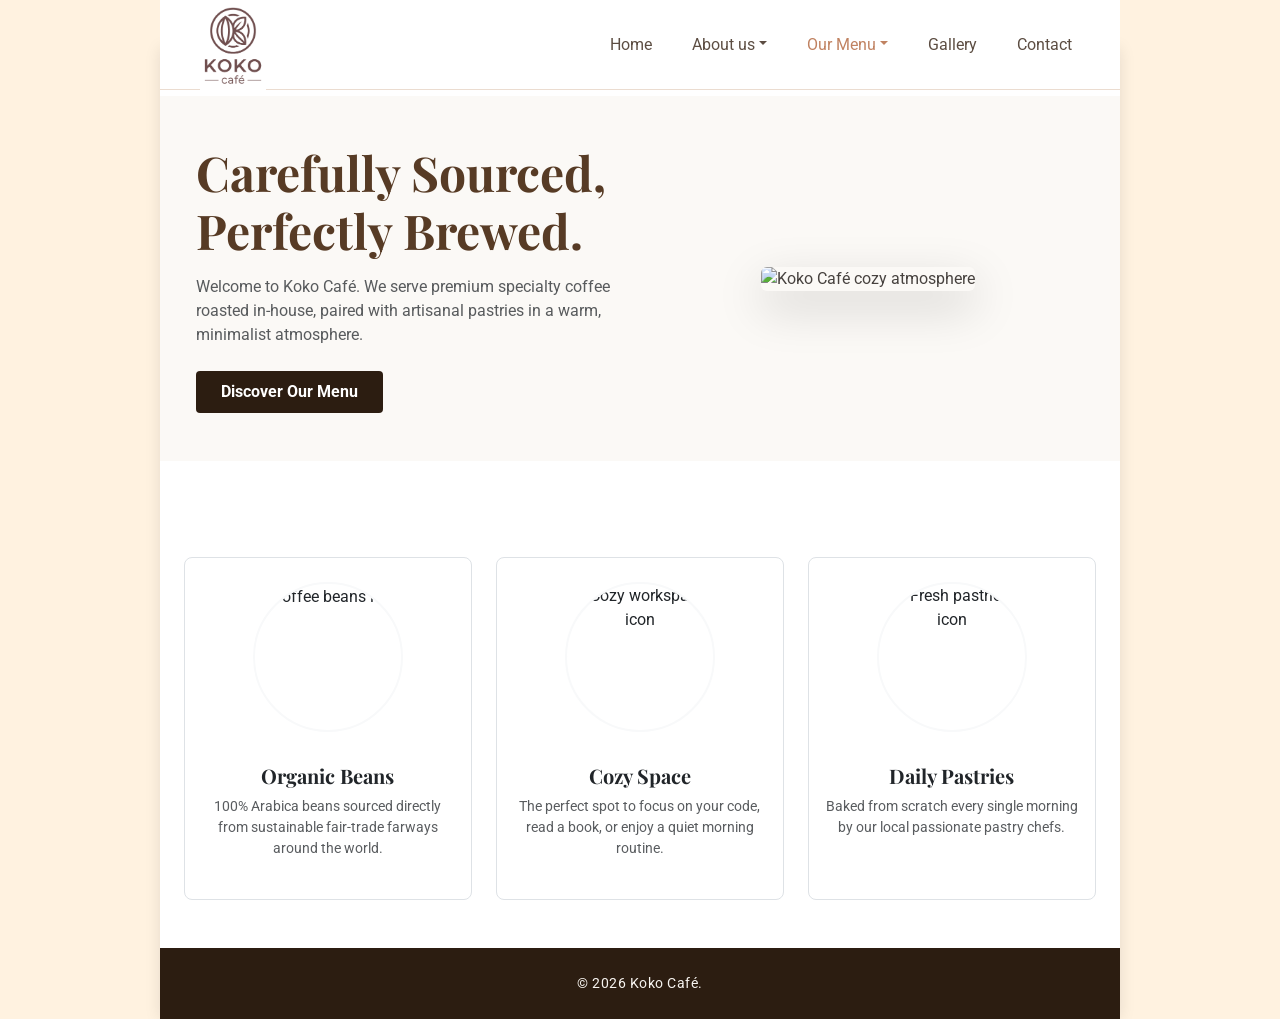
==== index.html @ 33569d5b "Réorganisation propre et push final" ====
<!doctype html>
<html lang="en">
  <head>
    <meta charset="UTF-8" />
    <meta name="viewport" content="width=device-width, initial-scale=1.0" />
    <title>Koko Café | Home</title>
    <link rel="preconnect" href="https://fonts.googleapis.com" />
    <link rel="preconnect" href="https://fonts.gstatic.com" crossorigin />
    <link
      href="https://fonts.googleapis.com/css2?family=Playfair+Display:ital,wght@0,400..900;1,400..900&family=Roboto:wght@300;400;700&display=swap"
      rel="stylesheet"
    />
    <link
      href="https://cdn.jsdelivr.net/npm/bootstrap@5.2.3/dist/css/bootstrap.min.css"
      rel="stylesheet"
    />
    <link rel="stylesheet" href="css/style.css" />

    <script src="https://ajax.googleapis.com/ajax/libs/jquery/1.12.4/jquery.min.js"></script>
    <script src="https://cdn.jsdelivr.net/npm/bootstrap@5.2.3/dist/js/bootstrap.bundle.min.js"></script>
  </head>
  <body>
    <div class="site-container">
      <nav class="navbar navbar-expand-lg py-0 main-header fixed-top">
        <div class="container-fluid px-0">
          <a class="navbar-brand" href="index.html">
            <img
              src="images/koko_cafe_logo.png"
              alt="Koko Café Logo"
              class="logo-img"
            />
          </a>

          <button
            class="navbar-toggler"
            type="button"
            data-bs-toggle="collapse"
            data-bs-target="#navbarNavDropdown"
          >
            <span class="navbar-toggler-icon"></span>
          </button>

          <div class="collapse navbar-collapse" id="navbarNavDropdown">
            <ul class="navbar-nav ms-auto gap-4">
              <li class="nav-item">
                <a class="nav-link" href="index.html">Home</a>
              </li>
              <li class="nav-item dropdown">
                <a
                  class="nav-link dropdown-toggle"
                  href="#"
                  id="aboutDropdown"
                  role="button"
                  data-bs-toggle="dropdown"
                  >About us</a
                >
                <ul class="dropdown-menu">
                  <li>
                    <a class="dropdown-item" href="about.html">Overview</a>
                  </li>
                  <li><hr class="dropdown-divider" /></li>
                  <li>
                    <a class="dropdown-item" href="about.html#staff"
                      >Our Staff</a
                    >
                  </li>
                </ul>
              </li>
              <li class="nav-item dropdown">
                <a
                  class="nav-link dropdown-toggle active-koko"
                  href="#"
                  id="menuDropdown"
                  role="button"
                  data-bs-toggle="dropdown"
                  >Our Menu</a
                >
                <ul class="dropdown-menu">
                  <li>
                    <a class="dropdown-item" href="menu.html">View All</a>
                  </li>
                  <li><hr class="dropdown-divider" /></li>
                  <li>
                    <a class="dropdown-item" href="menu.html#coffee"
                      >Specialty Coffee</a
                    >
                  </li>
                  <li>
                    <a class="dropdown-item" href="menu.html#pastries"
                      >Pastries</a
                    >
                  </li>
                  <li>
                    <a class="dropdown-item" href="menu.html#brunch">Brunch</a>
                  </li>
                </ul>
              </li>
              <li class="nav-item">
                <a class="nav-link" href="gallery.html">Gallery</a>
              </li>
              <li class="nav-item">
                <a class="nav-link" href="contact.html">Contact</a>
              </li>
            </ul>
          </div>
        </div>
      </nav>

      <main class="container py-5 mt-5">
        <section class="row align-items-center mb-5 py-5 px-4 bg-koko-intro">
          <div class="col-md-6 mb-4 mb-md-0">
            <h1 class="h1-koko display-5 fw-bold mb-3">
              Carefully Sourced, <br />Perfectly Brewed.
            </h1>
            <p class="mb-4 text-muted" style="max-width: 450px">
              Welcome to Koko Café. We serve premium specialty coffee roasted
              in-house, paired with artisanal pastries in a warm, minimalist
              atmosphere.
            </p>
            <a
              href="menu.html"
              class="btn btn-koko text-white fw-bold px-4 py-2 rounded-1"
            >
              Discover Our Menu
            </a>
          </div>
          <div class="col-md-6 text-center">
            <img
              src="images/coffee.jpg"
              alt="Koko Café cozy atmosphere"
              class="img-fluid rounded shadow-lg"
              style="max-width: 90%"
            />
          </div>
        </section>

        <section class="row row-cols-1 row-cols-md-3 g-4 pt-5 mx-0">
          <div class="col">
            <div class="card h-100 border bg-white rounded-3 py-4 text-center">
              <div
                class="mx-auto overflow-hidden rounded-circle border border-2 border-light mb-3"
                style="width: 150px; height: 150px"
              >
                <img
                  src="images/banner_grain.jpg"
                  alt="Coffee beans icon"
                  class="w-100 h-100"
                  style="object-fit: cover"
                />
              </div>
              <div class="card-body px-3">
                <h3 class="h5 fw-bold">Organic Beans</h3>
                <p class="text-muted small mb-0">
                  100% Arabica beans sourced directly from sustainable
                  fair-trade farways around the world.
                </p>
              </div>
            </div>
          </div>

          <div class="col">
            <div class="card h-100 border bg-white rounded-3 py-4 text-center">
              <div
                class="mx-auto overflow-hidden rounded-circle border border-2 border-light mb-3"
                style="width: 150px; height: 150px"
              >
                <img
                  src="images/study.jpg"
                  alt="Cozy workspace icon"
                  class="w-100 h-100"
                  style="object-fit: cover"
                />
              </div>
              <div class="card-body px-3">
                <h3 class="h5 fw-bold">Cozy Space</h3>
                <p class="text-muted small mb-0">
                  The perfect spot to focus on your code, read a book, or enjoy
                  a quiet morning routine.
                </p>
              </div>
            </div>
          </div>

          <div class="col">
            <div class="card h-100 border bg-white rounded-3 py-4 text-center">
              <div
                class="mx-auto overflow-hidden rounded-circle border border-2 border-light mb-3"
                style="width: 150px; height: 150px"
              >
                <img
                  src="images/pastries.jpg"
                  alt="Fresh pastries icon"
                  class="w-100 h-100"
                  style="object-fit: cover"
                />
              </div>
              <div class="card-body px-3">
                <h3 class="h5 fw-bold">Daily Pastries</h3>
                <p class="text-muted small mb-0">
                  Baked from scratch every single morning by our local
                  passionate pastry chefs.
                </p>
              </div>
            </div>
          </div>
        </section>
      </main>

      <footer class="main-footer-custom">
        <p class="mb-0">&copy; 2026 Koko Café.</p>
      </footer>
    </div>
  </body>
</html>
---- css/style.css ----
/* ==========================================================================
   CONFIGURATIONS DESIGN
   ========================================================================== */

body {
  font-family: "Roboto", sans-serif;
  background-color: #fff2e0;
  color: #47423f;
}

.site-container {
  max-width: 960px;
  width: 100%;
  margin: 0 auto;
  background-color: #ffffff;
  box-shadow: 0 0 15px rgba(0, 0, 0, 0.1);
  padding-top: 0px;
}

.main-header {
  width: 100%;
  max-width: 960px;
  height: 90px;
  background-color: #ffffff;
  border-bottom: 1px solid #ebdcd0;
  z-index: 1000;
  padding: 0 40px;
  margin: 0 auto;
}

.logo-img {
  height: 90px;
  width: auto;
}

h1,
h2,
h3 {
  font-family: "Playfair Display", serif;
  color: #573b25;
}

.navbar .navbar-nav .nav-link {
  color: #5c4d42;
}

.navbar-nav .nav-link:hover,
.navbar-nav .nav-link.active-koko {
  color: #c08261;
}

@media (max-width: 991px) {
  .navbar-collapse {
    background-color: #ffffff;
    padding: 1rem;
    border: 1px solid #ebdcd0;
    border-radius: 8px;
    margin-top: 10px;
    box-shadow: 0 4px 6px rgba(0, 0, 0, 0.1);
  }
}

.btn-koko {
  background-color: #2c1d11;
  color: #ffffff;
  transition: background-color 0.3s ease;
}

.bg-koko-intro {
  background-color: #fbf9f6;
}

.btn-koko:hover {
  background-color: #c08261;
  color: #ffffff;
}

.hero-image-custom img {
  max-width: 90%;
  box-shadow: 0 8px 15px rgba(0, 0, 0, 0.5);
}

.feature-icon-custom img {
  width: 150px;
  height: 150px;
  object-fit: cover;
  border-radius: 50%;
  border: 2px solid #f7f4f0;
  margin-bottom: 20px;
}

.main-footer-custom {
  text-align: center;
  padding: 25px;
  background-color: #2c1d11;
  color: #f7f4f0;
  font-size: 0.85rem;
  letter-spacing: 0.5px;
}

.gallery-item {
  height: 280px;
}

.gallery-item img {
  height: 100%;
  object-fit: cover;
  transition: transform 0.4s ease;
}

.gallery-item:hover img {
  transform: scale(1.06);
}

.contact-form {
  max-width: 600px;
  margin: 0 auto;
  background-color: #ffffff;
  padding: 40px;
  border: 1px solid #ebdcd0;
  border-radius: 8px;
  box-shadow: 0 4px 12px rgba(0, 0, 0, 0.02);
}

.contact-form .form-label {
  color: #573b25;
}

.contact-form .form-control,
.contact-form .form-select {
  border: 1px solid #ebdcd0;
  border-radius: 4px;
}

.contact-form .form-select {
  background-position: right 15px center;
  height: auto;
}

textarea.form-input {
  resize: vertical;
}

.form-control:focus,
.form-select:focus {
  border-color: #c08261;
  box-shadow: 0 0 0 0.25rem rgba(192, 130, 97, 0.25);
}

.contact-form button[type="submit"] {
  background-color: #2c1d11;
  color: #ffffff;
  padding: 12px 30px;
  border: none;
  border-radius: 4px;
  font-family: "Roboto", sans-serif;
  font-weight: bold;
  font-size: 1rem;
  cursor: pointer;
  transition: background-color 0.3s ease;
  width: 100%;
}

.contact-form button[type="submit"]:hover {
  background-color: #c08261;
}
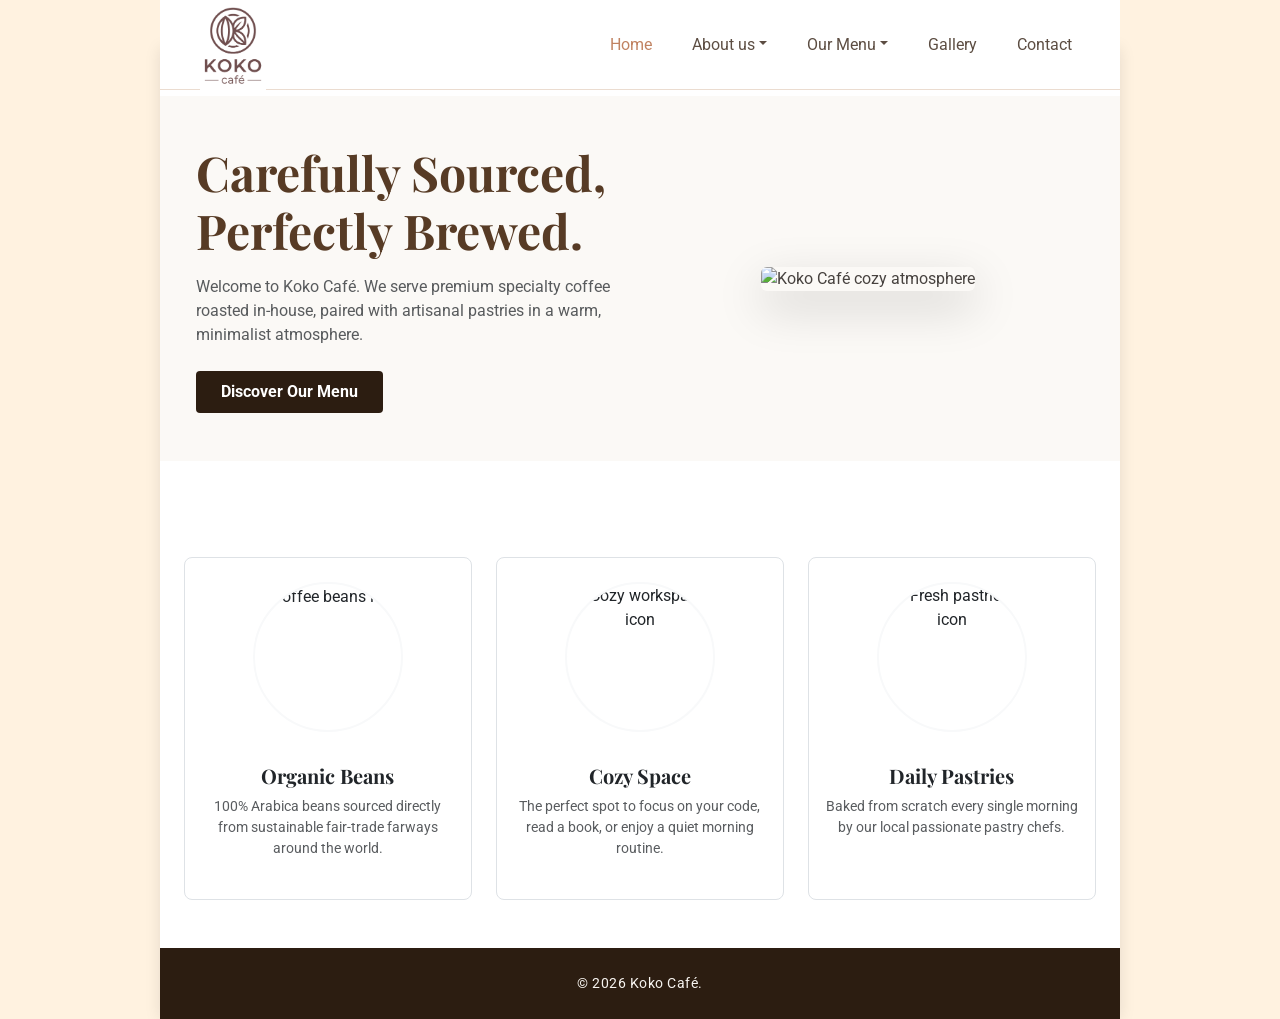
==== commit 28abcc12: "Active on Home" ====
--- a/index.html
+++ b/index.html
@@ -43,7 +43,7 @@
           <div class="collapse navbar-collapse" id="navbarNavDropdown">
             <ul class="navbar-nav ms-auto gap-4">
               <li class="nav-item">
-                <a class="nav-link" href="index.html">Home</a>
+                <a class="nav-link active-koko" href="index.html">Home</a>
               </li>
               <li class="nav-item dropdown">
                 <a
@@ -68,7 +68,7 @@
               </li>
               <li class="nav-item dropdown">
                 <a
-                  class="nav-link dropdown-toggle active-koko"
+                  class="nav-link dropdown-toggle"
                   href="#"
                   id="menuDropdown"
                   role="button"
